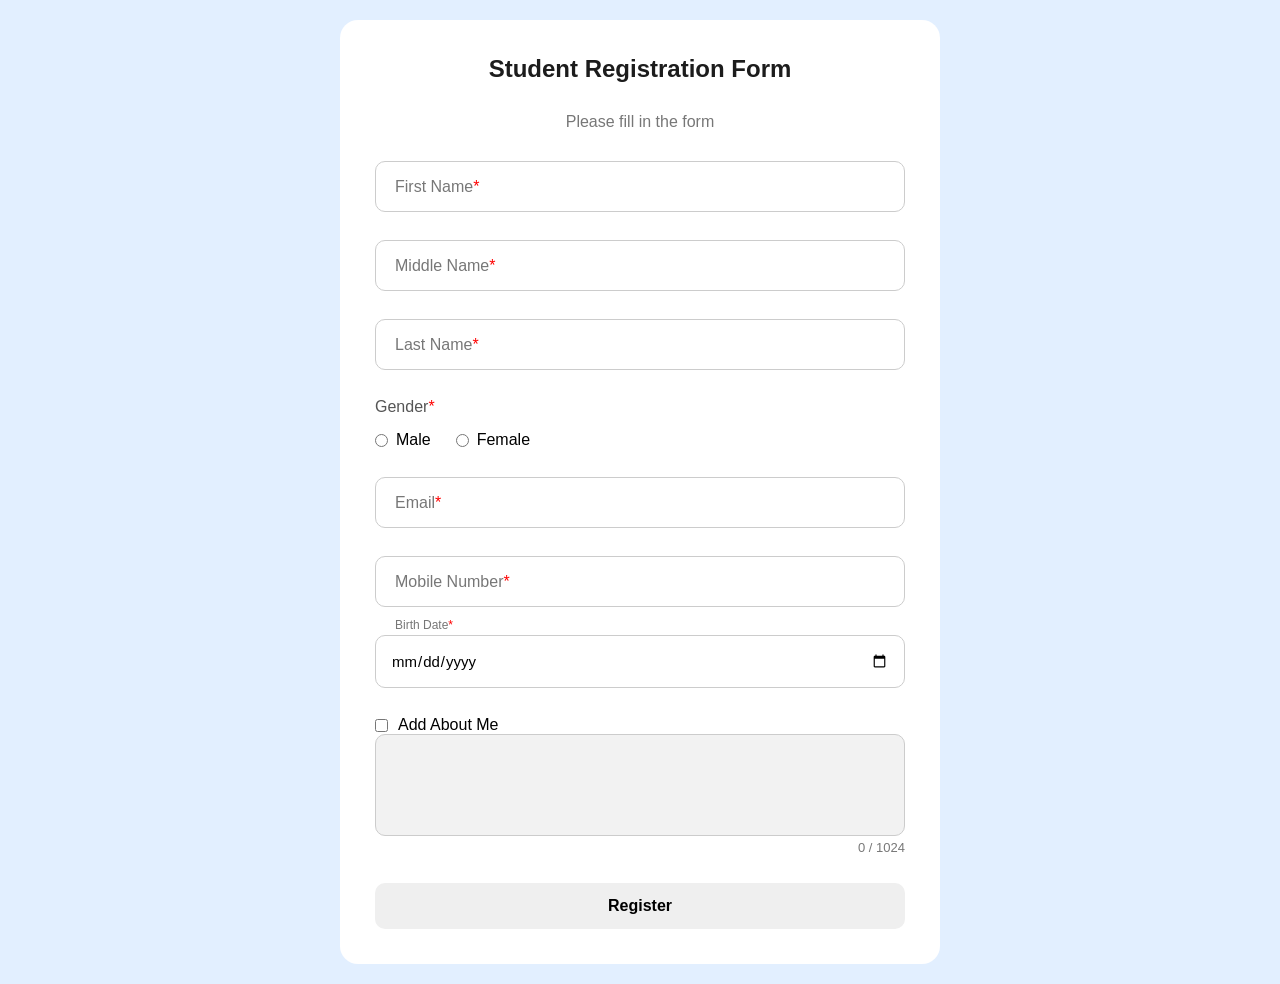
==== student-form.html @ e4f5119c "UI Implementation of form is completed" ====
<!DOCTYPE html>
<html lang="en">
<head>
    <meta charset="UTF-8">
    <meta name="viewport" content="width=device-width, initial-scale=1.0">
    <title>Student Form</title>

    <link rel="stylesheet" href="css/student-form.css">
</head>
<body>

    <div class="container">
        <div class="card">
            <h2>Student Registration Form</h2>
            <p>Please fill in the form</p>
            <form id="student-form">
                <div class="input-group">
                    <input type="text" id="firstName" autocomplete="off" placeholder=" " required>
                    <label for="firstName">First Name<span>*</span></label>

                    <small class="error" id="firstNameError"></small>
                </div>

                <div class="input-group">
                    <input type="text" id="middleName"  autocomplete="off" placeholder=" " required>
                    <label for="middleName">Middle Name<span>*</span></label>

                    <small class="error" id="middleNameError"></small>
                </div>

                <div class="input-group">
                    <input type="text" id="lastName" autocomplete="off" placeholder=" " required>
                    <label for="lastName">Last Name<span>*</span></label>

                    <small class="error" id="lastNameError"></small>
                </div>

                <div class="gender-box">
        
                    <legend class="gender-title">Gender<span>*</span></legend>

                    <div class="radio-group">
                        <label class="radio-label" >
                        <input type="radio" name="gender" value="Male" >Male
                        </label>
                        <label class="radio-label">
                        <input type="radio" name="gender" value="Female">Female
                        </label>
                    </div>

                    <small class="error" id="genderError"></small>
                </div>

                <div class="input-group">
                    <input type="email" id="email" autocomplete="off" placeholder=" " required>
                    <label for="email">Email<span>*</span></label>

                    <small class="error" id="emailError" ></small>
                </div>

                <div class="input-group">
                    <input type="tel" id="mobile" autocomplete="off" placeholder=" " required>
                    <label for="mobile">Mobile Number<span>*</span></label>

                    <small class="error" id="mobileError"></small>
                </div>

                <div class="input-group">
                    <input type="date" id="birthDate" autocomplete="off" placeholder=" " required>
                    <label class="date-label" for="birthDate">Birth Date<span>*</span></label>

                    <small class="error" id="birthDateError"></small>
                </div>

                <div class="about-toggle">
                <label class="checkbox-label">
                    <input type="checkbox" id="enableAboutMe">
                    Add About Me
                </label>

                <div class="input-group">    
                    <textarea id="aboutMe" rows="4" maxlength="1024" placeholder=" " disabled></textarea>
                    <label for="aboutMe"></label>

                    <div class="about-footer">

                    <small class="error" id="aboutError"></small>
                    <small id="characterCount">0 / 1024</small>
                </div>
            </div>
                </div>

                <button type="submit" class="submit-btn">Register</button>
        </form>

        </div>
    </div>
    
</body>
</html>
---- css/student-form.css ----
* {
    margin: 0;
    padding: 0;
    box-sizing: border-box;
    font-family: 'Inter', sans-serif;
}

.container {
    width: 100%;
    display: flex;
    justify-content: center;
    background: #e2efff;
}

.card {
    width: 100%;
    max-width: 600px;
    margin: 20px 0px;
    background-color: #fff;
    padding: 35px;
    border-radius: 18px;
}

.card h2 {
    text-align: center;
    color: #1c1c1c;
    margin-bottom: 30px;
}

.card p {
    text-align: center;
    color: #777;
    margin-bottom: 30px;
}

@media screen and (max-width: 767px) {
    .card {
        margin: 10px;
    }
}

/*--------------------*/
/*------- FORM -------*/
/*--------------------*/

.input-group {
    position: relative;
    width: 100%;
    margin-bottom: 28px;
}


.input-group input,
.input-group textarea {
    width: 100%;
    padding: 16px 15px;
    border: 1px solid #ccc;
    border-radius: 10px;
    outline: none;
    font-size: 15px;
    background: transparent;
    transition: 0.3s;
    resize: none;
}

.input-group input:focus,
.input-group textarea:focus {
    border-color: #000;
}

.input-group label {
    position: absolute;
    left: 15px;
    top: 50%;
    transform: translateY(-50%);
    background: #fff;
    padding: 0 5px;
    color: #777;
    transition: 0.25s;
    pointer-events: none;
}


.input-group input:focus + label,
.input-group textarea:focus + label {
    top: 0px;
    font-size: 12px;
    color: #000;
}

.date-label {
    top: -10px !important;
    font-size: 12px;
    color:#000;
}


.gender-box {
    margin-bottom: 28px;
}

.gender-title {
    font-weight: 500;
    color: #555;
}

.gender-title span {
    color: red;
}

.radio-group {
    display: flex;
    gap: 25px;
    margin-top: 15px;
}

.radio-group label {
    display: flex;
    align-items: center;
    gap: 8px;
    cursor: pointer;
}

.about-toggle {
    margin-bottom: 28px;

}

.about-toggle label {
    display: flex;
    align-items: center;
    gap: 10px;
    cursor: pointer;
    font-weight: 500;
}

textarea:disabled {
    background: #f2f2f2;
    cursor: not-allowed;
}

.about-footer {
    display: flex;
    justify-content: space-between;
    align-items: center;

}

#characterCount {
    color:#777;
    font-size: 13px;
}

.submit-btn {
    width: 100%;
    padding: 14px;
    border: none;
    border-radius: 10px;
    font-size: 16px;
    font-weight: 600;
    cursor: pointer;
    transition: 0.3s;
}

input:focus,
textarea:focus {
    box-shadow: 0 0 0 3px rgba(108, 76, 241, .12);
}

/*------REQUIRED------*/

span {
    color: red;
}

/*------- ERROR ------*/

.error {
    display: block;
    color: #dc2626;
    margin-top: 6px;
    font-size: 13px;
}
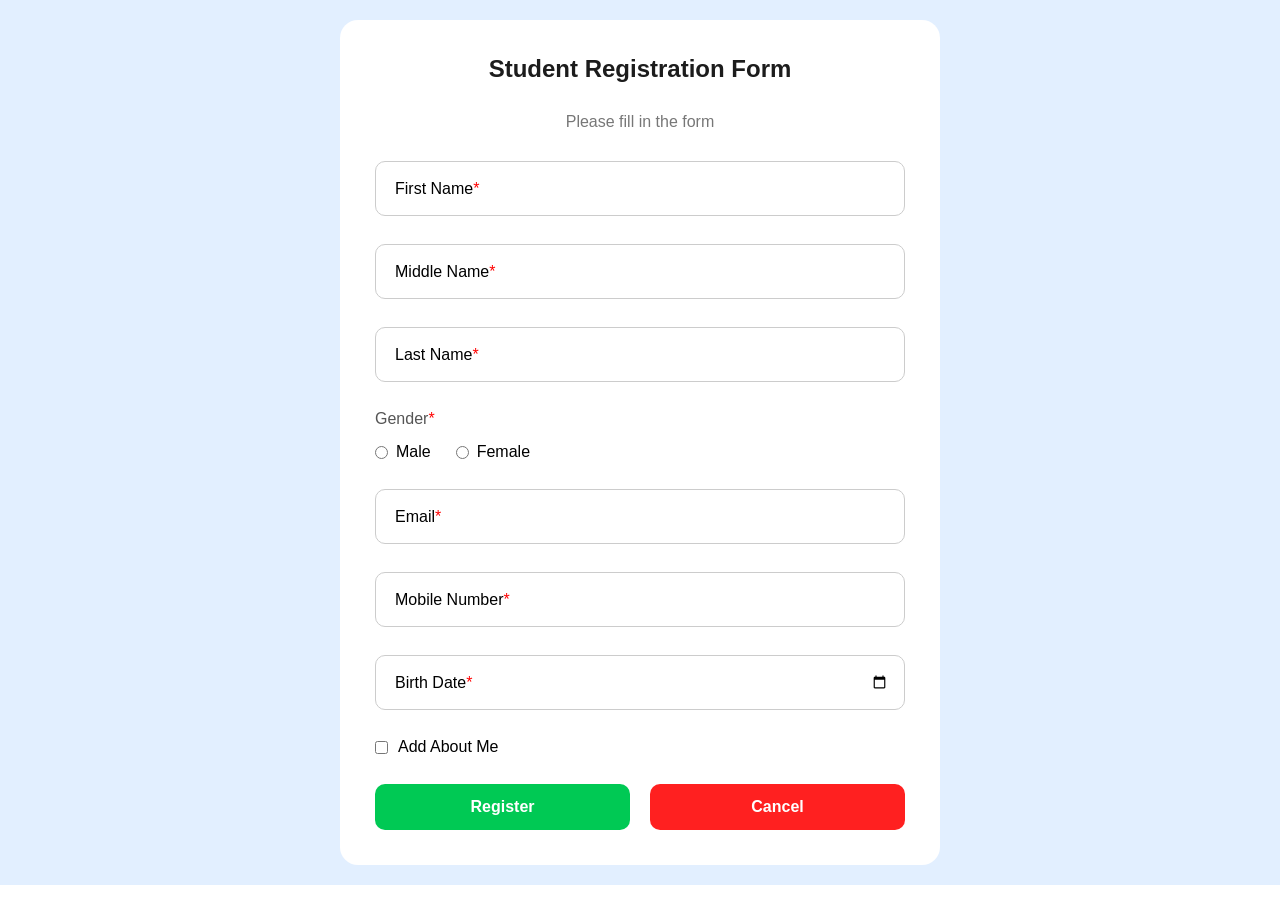
==== commit 5d98b1e5: "Implemented Form Validation functionality, Added Cancel Button, Automatic Name Validation" ====
--- a/student-form.html
+++ b/student-form.html
@@ -41,10 +41,10 @@
 
                     <div class="radio-group">
                         <label class="radio-label" >
-                        <input type="radio" name="gender" value="Male" >Male
+                        <input type="radio" id="male" name="gender" value="Male" >Male
                         </label>
                         <label class="radio-label">
-                        <input type="radio" name="gender" value="Female">Female
+                        <input type="radio" id="female" name="gender" value="Female">Female
                         </label>
                     </div>
 
@@ -78,23 +78,29 @@
                     Add About Me
                 </label>
 
-                <div class="input-group">    
-                    <textarea id="aboutMe" rows="4" maxlength="1024" placeholder=" " disabled></textarea>
+                <div class="input-group aboutCheck">    
+                    <div id="aboutSection">
+                    <textarea id="aboutMe" rows="8" maxlength="1024" placeholder=" "></textarea>
                     <label for="aboutMe"></label>
-
+                    
                     <div class="about-footer">
-
-                    <small class="error" id="aboutError"></small>
-                    <small id="characterCount">0 / 1024</small>
+                        
+                        <small class="error" id="aboutError"></small>
+                        <small id="characterCount">0 / 1024</small>
+                    </div>
                 </div>
             </div>
                 </div>
-
+                <div class="button-group">
                 <button type="submit" class="submit-btn">Register</button>
+                <button type="reset" class="cancel-btn">Cancel</button>
+                </div>
         </form>
 
         </div>
     </div>
+
+    <script src="js/student-form.js"></script>
     
 </body>
 </html>
--- a/css/student-form.css
+++ b/css/student-form.css
@@ -53,6 +53,7 @@
 .input-group input,
 .input-group textarea {
     width: 100%;
+    height: 55px;
     padding: 16px 15px;
     border: 1px solid #ccc;
     border-radius: 10px;
@@ -75,23 +76,26 @@
     transform: translateY(-50%);
     background: #fff;
     padding: 0 5px;
-    color: #777;
     transition: 0.25s;
     pointer-events: none;
 }
 
 
 .input-group input:focus + label,
-.input-group textarea:focus + label {
+.input-group textarea:focus + label,
+.input-group input.active + label,
+.input-group textarea.active + label {
     top: 0px;
+    transform: translateY(-50%);
     font-size: 12px;
     color: #000;
 }
 
-.date-label {
-    top: -10px !important;
+#birthDate:focus + label,
+#birthDate.active + label {
+    top: 0;
+    transform: translateY(-50%);
     font-size: 12px;
-    color:#000;
 }
 
 
@@ -149,6 +153,12 @@
 #characterCount {
     color:#777;
     font-size: 13px;
+}
+
+.button-group {
+    display: flex;
+    justify-content: space-between;
+    gap: 20px;
 }
 
 .submit-btn {
@@ -160,6 +170,21 @@
     font-weight: 600;
     cursor: pointer;
     transition: 0.3s;
+    background-color: #00c954;
+    color: #fff;
+}
+
+.cancel-btn {
+    width: 100%;
+    padding: 14px;
+    border: none;
+    border-radius: 10px;
+    font-size: 16px;
+    font-weight: 600;
+    cursor: pointer;
+    transition: 0.3s;
+    background-color: #ff2020;
+    color: #fff;
 }
 
 input:focus,
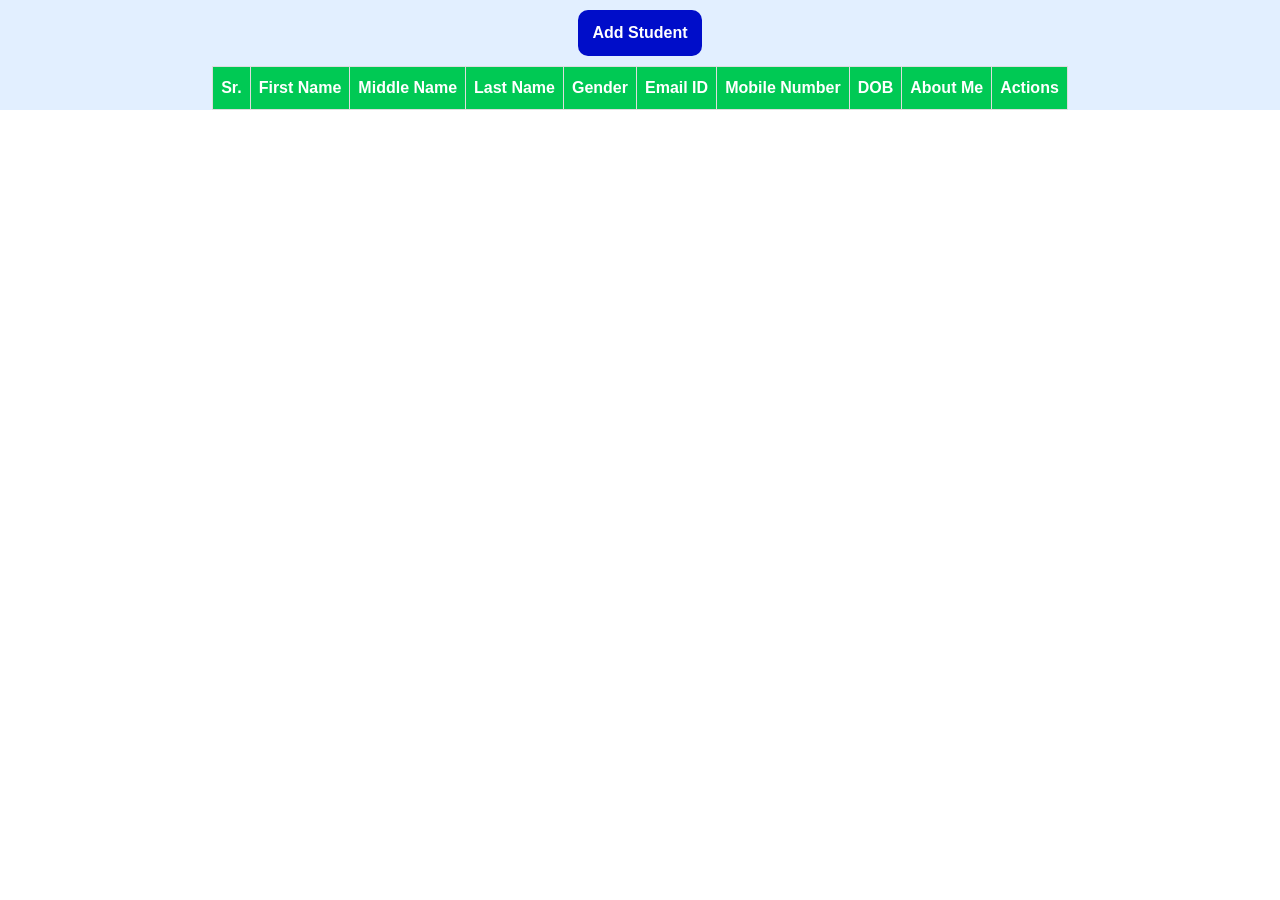
==== commit 01819abd: "CRUD Operations implemented" ====
--- a/student-form.html
+++ b/student-form.html
@@ -7,29 +7,29 @@
 
     <link rel="stylesheet" href="css/student-form.css">
 </head>
-<body>
+<body onclick="readAll()">
 
     <div class="container">
-        <div class="card">
+        <div class="form-container">
             <h2>Student Registration Form</h2>
             <p>Please fill in the form</p>
             <form id="student-form">
                 <div class="input-group">
-                    <input type="text" id="firstName" autocomplete="off" placeholder=" " required>
+                    <input type="text" id="firstName" autocomplete="off" placeholder=" ">
                     <label for="firstName">First Name<span>*</span></label>
 
                     <small class="error" id="firstNameError"></small>
                 </div>
 
                 <div class="input-group">
-                    <input type="text" id="middleName"  autocomplete="off" placeholder=" " required>
+                    <input type="text" id="middleName"  autocomplete="off" placeholder=" " >
                     <label for="middleName">Middle Name<span>*</span></label>
 
                     <small class="error" id="middleNameError"></small>
                 </div>
 
                 <div class="input-group">
-                    <input type="text" id="lastName" autocomplete="off" placeholder=" " required>
+                    <input type="text" id="lastName" autocomplete="off" placeholder=" " >
                     <label for="lastName">Last Name<span>*</span></label>
 
                     <small class="error" id="lastNameError"></small>
@@ -52,21 +52,21 @@
                 </div>
 
                 <div class="input-group">
-                    <input type="email" id="email" autocomplete="off" placeholder=" " required>
+                    <input type="email" id="email" autocomplete="off" placeholder=" ">
                     <label for="email">Email<span>*</span></label>
 
                     <small class="error" id="emailError" ></small>
                 </div>
 
                 <div class="input-group">
-                    <input type="tel" id="mobile" autocomplete="off" placeholder=" " required>
+                    <input type="tel" id="mobile" autocomplete="off" placeholder=" " maxlength="10" pattern="[0-9]{10}" >
                     <label for="mobile">Mobile Number<span>*</span></label>
 
                     <small class="error" id="mobileError"></small>
                 </div>
 
                 <div class="input-group">
-                    <input type="date" id="birthDate" autocomplete="off" placeholder=" " required>
+                    <input type="date" id="birthDate" autocomplete="off" placeholder=" " >
                     <label class="date-label" for="birthDate">Birth Date<span>*</span></label>
 
                     <small class="error" id="birthDateError"></small>
@@ -96,7 +96,29 @@
                 <button type="reset" class="cancel-btn">Cancel</button>
                 </div>
         </form>
+    </div>
+        <div class="add-button">
+        <button class="add-btn" onclick="create()">Add Student</button>
+        </div>
 
+        <div class="table-container">
+            <table>
+                <thead>
+                    <th>Sr.</th>
+                    <th>First Name</th>
+                    <th>Middle Name</th>
+                    <th>Last Name</th>
+                    <th>Gender</th>
+                    <th>Email ID</th>
+                    <th>Mobile Number</th>
+                    <th>DOB</th>
+                    <th>About Me</th>
+                    <th>Actions</th>
+                </thead>
+                <tbody class="data-table">
+
+                </tbody>
+            </table>
         </div>
     </div>
 
--- a/css/student-form.css
+++ b/css/student-form.css
@@ -8,11 +8,14 @@
 .container {
     width: 100%;
     display: flex;
+    flex-direction: column;
+    align-items: center;
     justify-content: center;
     background: #e2efff;
 }
 
-.card {
+.form-container {
+    display: none;
     width: 100%;
     max-width: 600px;
     margin: 20px 0px;
@@ -21,13 +24,13 @@
     border-radius: 18px;
 }
 
-.card h2 {
+.form-container h2 {
     text-align: center;
     color: #1c1c1c;
     margin-bottom: 30px;
 }
 
-.card p {
+.form-container p {
     text-align: center;
     color: #777;
     margin-bottom: 30px;
@@ -205,4 +208,44 @@
     color: #dc2626;
     margin-top: 6px;
     font-size: 13px;
+}
+
+.add-btn {
+    width: 100%;
+    padding: 14px;
+    border: none;
+    border-radius: 10px;
+    font-size: 16px;
+    font-weight: 600;
+    cursor: pointer;
+    transition: 0.3s;
+    background-color: #000dc9;
+    color: #fff;
+}
+
+.add-button {
+    padding: 10px 10px;
+}
+
+table {
+  border-collapse: collapse;
+  width: 100%;
+  
+}
+
+td, th {
+  border: 1px solid #ddd;
+  padding: 8px;
+}
+
+tr:nth-child(even){background-color: #f2f2f2;}
+
+tr:hover {background-color: #ddd;}
+
+th {
+  padding-top: 12px;
+  padding-bottom: 12px;
+  text-align: left;
+  background-color: #00C954;
+  color: white;
 }
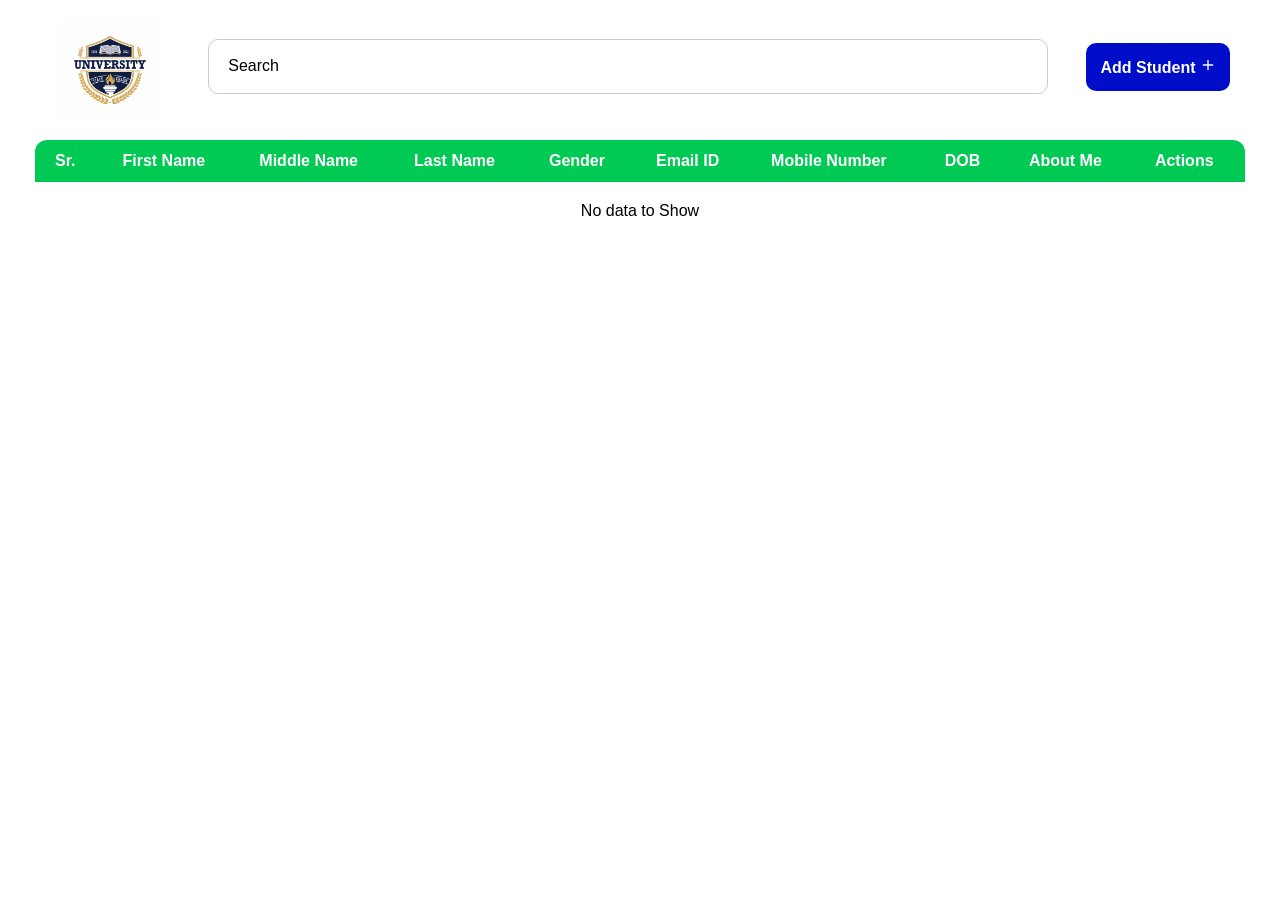
==== commit 8411ea64: "Search, Pagination, Sorting, ID implemented" ====
--- a/student-form.html
+++ b/student-form.html
@@ -97,21 +97,30 @@
                 </div>
         </form>
     </div>
+        <div class="search-flex">
+            <img src="./icons/logo.jpg" class="logo-sms" />
+            <div class="search-box input-group">
+                <input type="text"  id="search" placeholder=" " onkeyup="searchStudent()" >
+                <label for="search">Search</label>
+            </div>
         <div class="add-button">
-        <button class="add-btn" onclick="create()">Add Student</button>
+        <button class="add-btn" onclick="create()"><span>Add Student</span> <svg xmlns="http://w3.org" viewBox="0 0 24 24" width="16" height="16" fill="currentColor">
+  <path d="M19 11h-6V5c0-.6-.4-1-1-1s-1 .4-1 1v6H5c-.6 0-1 .4-1 1s.4 1 1 1h6v6c0 .6.4 1 1 1s1-.4 1-1v-6h6c.6 0 1-.4 1-1s-.4-1-1-1z"/>
+</svg></button>
+        </div>
         </div>
 
         <div class="table-container">
             <table>
                 <thead>
                     <th>Sr.</th>
-                    <th>First Name</th>
+                    <th id="firstNameHeader" onclick="sortTable('firstName', this)">First Name</th>
                     <th>Middle Name</th>
-                    <th>Last Name</th>
-                    <th>Gender</th>
-                    <th>Email ID</th>
-                    <th>Mobile Number</th>
-                    <th>DOB</th>
+                    <th id="lastNameHeader" onclick="sortTable('lastName', this)">Last Name</th>
+                    <th id="genderHeader" onclick="sortTable('gender', this)">Gender</th>
+                    <th id="emailHeader" onclick="sortTable('email', this)">Email ID</th>
+                    <th id="mobileHeader" onclick="sortTable('mobile', this)">Mobile Number</th>
+                    <th id="birthDateHeader" onclick="sortTable('birthDate', this)">DOB</th>
                     <th>About Me</th>
                     <th>Actions</th>
                 </thead>
@@ -119,6 +128,22 @@
 
                 </tbody>
             </table>
+            <div id="pagination"></div>
+        </div>
+    </div>
+
+    <div id="confirmModal" class="modal">
+        <div class="modal-content">
+            <h3 id="modalTitle">Confirmation</h3>
+
+            <p id="modalMessage">
+                Are you Sure?
+            </p>
+
+            <div class="modal-button">
+                <button id="yesBtn">Yes</button>
+                <button id="noBtn">No</button>
+            </div>
         </div>
     </div>
 
--- a/css/student-form.css
+++ b/css/student-form.css
@@ -11,7 +11,6 @@
     flex-direction: column;
     align-items: center;
     justify-content: center;
-    background: #e2efff;
 }
 
 .form-container {
@@ -197,9 +196,7 @@
 
 /*------REQUIRED------*/
 
-span {
-    color: red;
-}
+
 
 /*------- ERROR ------*/
 
@@ -224,7 +221,16 @@
 }
 
 .add-button {
-    padding: 10px 10px;
+    padding: 5px 10px;
+    height: 55px;
+    margin-bottom: 30px;
+}
+
+.table-container {
+    overflow-x: auto;
+    width: 100%;
+    border-radius: 18px;
+    padding: 0px 35px;
 }
 
 table {
@@ -233,9 +239,16 @@
   
 }
 
+table th:first-child {
+  border-top-left-radius: 12px;
+}
+
+table th:last-child  {
+  border-top-right-radius: 12px;
+}
+
 td, th {
-  border: 1px solid #ddd;
-  padding: 8px;
+  padding: 20px;
 }
 
 tr:nth-child(even){background-color: #f2f2f2;}
@@ -248,4 +261,236 @@
   text-align: left;
   background-color: #00C954;
   color: white;
-}+  cursor: pointer;
+  user-select: none;
+}
+
+.search-flex {
+    padding: 0px 40px;
+    width: 100%;
+    display: flex;
+    justify-content: space-between;
+    align-items: center;
+    margin-top: 20px;
+
+}
+
+.search-box {
+    width: 70%;
+}
+
+@media screen and (max-width: 767px) {
+    .search-box {
+        width: 70%;
+    }
+
+    .logo-sms {
+        width: 50px !important;
+        height: 50px !important;
+        margin: 0px 20px;
+        margin-bottom: 20px;
+    }
+
+    .add-btn {
+    width: 100%;
+    padding: 14px;
+    border: none;
+    border-radius: 10px;
+    font-size: 12px;
+    font-weight: 600;
+    cursor: pointer;
+    transition: 0.3s;
+    background-color: #000dc9;
+    color: #fff;
+    }
+
+    .add-btn span {
+        display: none;
+    }
+
+    .search-flex {
+        padding: 0px;
+    }
+
+}
+
+@media screen and (max-width: 1023px) {
+    .search-box {
+        width: 400px;
+    }
+}
+
+
+
+#pagination{
+    display:flex;
+    justify-content:center;
+    align-items:center;
+    gap:8px;
+    margin:20px 0;
+}
+
+#pagination button{
+    padding:8px 14px;
+    border:none;
+    border-radius:6px;
+    background:#28a745;
+    color:white;
+    cursor:pointer;
+}
+
+#pagination button:hover:not(:disabled){
+    background:#218838;
+}
+
+#pagination button:disabled{
+    background:#bdbdbd;
+    cursor:not-allowed;
+}
+
+.edit {
+    width: 100%;
+    padding: 6px 1px;
+    border: none;
+    border-radius: 10px;
+    font-size: 16px;
+    font-weight: 600;
+    cursor: pointer;
+    transition: 0.3s;
+    background-color: #000dc9;
+    color: #fff;
+}
+
+.delete {
+    width: 100%;
+    margin-top: 2px;
+    padding: 6px 1px;
+    border: none;
+    border-radius: 10px;
+    font-size: 16px;
+    font-weight: 600;
+    cursor: pointer;
+    transition: 0.3s;
+    background-color: #c90000;
+    color: #fff;
+}
+
+@media screen and (max-width: 767px) {
+    .edit span {
+        display: none;
+}
+
+.delete span{
+        display: none;
+}
+}
+
+@media screen and (max-width: 1023px) {
+    .edit span {
+        display: none;
+}
+
+.delete span{
+        display: none;
+}
+}
+
+.table-icons {
+    width: 15px;
+    height: 15px;
+    color: #fff;
+}
+
+.about-css {
+    word-break: break-all;
+    overflow-y: scroll;
+    height: 50px;
+    
+}
+
+.about-css::-webkit-scrollbar{
+    display: none;
+}
+
+.logo-sms {
+    width: 100px;
+    height: 100px;
+    margin: 0px 20px;
+    margin-bottom: 20px;
+}
+
+/*-----MODAL------*/
+
+.modal {
+    display: none;
+    position: fixed;
+    left: 0;;
+    top: 0;
+    width: 100%;
+    height: 100%;
+    background: #9c9c9c;
+    justify-content: center;
+    align-items: center;
+    z-index: 1000;
+}
+
+.modal-content {
+    background: #fff;
+    padding: 25px;
+    width: 350px;
+    border-radius: 10px;
+    text-align: center;
+
+}
+
+.modal-content h3 {
+    margin-bottom: 15px;
+
+}
+
+.modal-content p {
+    margin-bottom: 20px;
+}
+
+.modal-buttons {
+    display: flex;
+    justify-content: center;
+    gap: 15px;
+}
+
+.modal-buttons button{
+    padding: 10px 20px;
+    border: none;
+    border-radius: 5px;
+    cursor: pointer;
+}
+
+#yesBtn {
+    margin-top: 2px;
+    padding: 6px 12px;
+    border: none;
+    border-radius: 10px;
+    font-size: 16px;
+    font-weight: 600;
+    cursor: pointer;
+    transition: 0.3s;
+    background-color: #1db000;
+    color: #fff;
+}
+
+#noBtn {
+    margin-top: 2px;
+    padding: 6px 12px;
+    border: none;
+    border-radius: 10px;
+    font-size: 16px;
+    font-weight: 600;
+    cursor: pointer;
+    transition: 0.3s;
+    background-color: #c90000;
+    color: #fff;
+}
+
+.no-data {
+    text-align: center;
+}
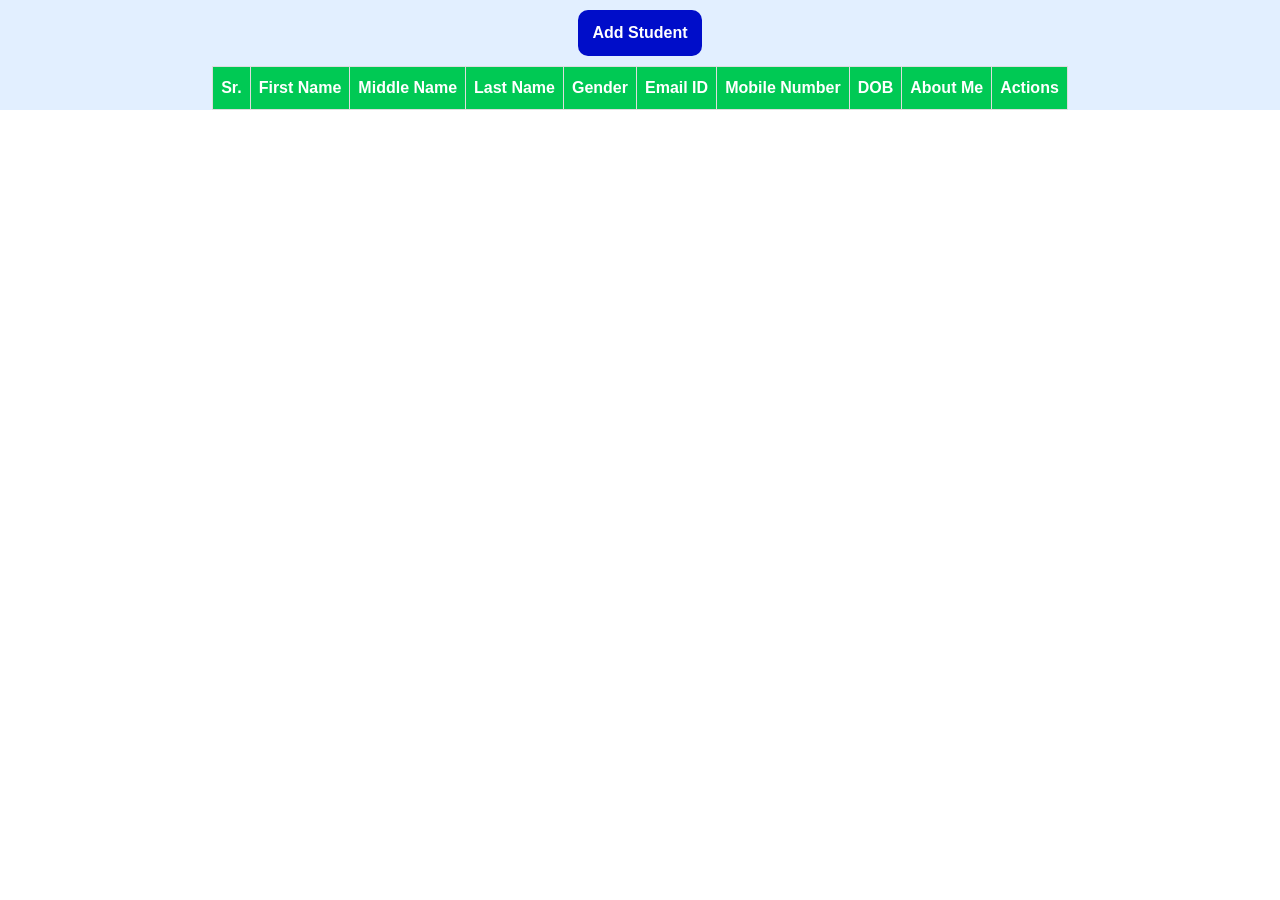
==== commit 1987d81f: "Merge pull request #8 from atharva-phadtare-iterforge/crud CRUD Operations implemented" ====
--- a/student-form.html
+++ b/student-form.html
@@ -97,30 +97,21 @@
                 </div>
         </form>
     </div>
-        <div class="search-flex">
-            <img src="./icons/logo.jpg" class="logo-sms" />
-            <div class="search-box input-group">
-                <input type="text"  id="search" placeholder=" " onkeyup="searchStudent()" >
-                <label for="search">Search</label>
-            </div>
         <div class="add-button">
-        <button class="add-btn" onclick="create()"><span>Add Student</span> <svg xmlns="http://w3.org" viewBox="0 0 24 24" width="16" height="16" fill="currentColor">
-  <path d="M19 11h-6V5c0-.6-.4-1-1-1s-1 .4-1 1v6H5c-.6 0-1 .4-1 1s.4 1 1 1h6v6c0 .6.4 1 1 1s1-.4 1-1v-6h6c.6 0 1-.4 1-1s-.4-1-1-1z"/>
-</svg></button>
-        </div>
+        <button class="add-btn" onclick="create()">Add Student</button>
         </div>
 
         <div class="table-container">
             <table>
                 <thead>
                     <th>Sr.</th>
-                    <th id="firstNameHeader" onclick="sortTable('firstName', this)">First Name</th>
+                    <th>First Name</th>
                     <th>Middle Name</th>
-                    <th id="lastNameHeader" onclick="sortTable('lastName', this)">Last Name</th>
-                    <th id="genderHeader" onclick="sortTable('gender', this)">Gender</th>
-                    <th id="emailHeader" onclick="sortTable('email', this)">Email ID</th>
-                    <th id="mobileHeader" onclick="sortTable('mobile', this)">Mobile Number</th>
-                    <th id="birthDateHeader" onclick="sortTable('birthDate', this)">DOB</th>
+                    <th>Last Name</th>
+                    <th>Gender</th>
+                    <th>Email ID</th>
+                    <th>Mobile Number</th>
+                    <th>DOB</th>
                     <th>About Me</th>
                     <th>Actions</th>
                 </thead>
@@ -128,22 +119,6 @@
 
                 </tbody>
             </table>
-            <div id="pagination"></div>
-        </div>
-    </div>
-
-    <div id="confirmModal" class="modal">
-        <div class="modal-content">
-            <h3 id="modalTitle">Confirmation</h3>
-
-            <p id="modalMessage">
-                Are you Sure?
-            </p>
-
-            <div class="modal-button">
-                <button id="yesBtn">Yes</button>
-                <button id="noBtn">No</button>
-            </div>
         </div>
     </div>
 
--- a/css/student-form.css
+++ b/css/student-form.css
@@ -11,6 +11,7 @@
     flex-direction: column;
     align-items: center;
     justify-content: center;
+    background: #e2efff;
 }
 
 .form-container {
@@ -196,7 +197,9 @@
 
 /*------REQUIRED------*/
 
-
+span {
+    color: red;
+}
 
 /*------- ERROR ------*/
 
@@ -221,16 +224,7 @@
 }
 
 .add-button {
-    padding: 5px 10px;
-    height: 55px;
-    margin-bottom: 30px;
-}
-
-.table-container {
-    overflow-x: auto;
-    width: 100%;
-    border-radius: 18px;
-    padding: 0px 35px;
+    padding: 10px 10px;
 }
 
 table {
@@ -239,16 +233,9 @@
   
 }
 
-table th:first-child {
-  border-top-left-radius: 12px;
-}
-
-table th:last-child  {
-  border-top-right-radius: 12px;
-}
-
 td, th {
-  padding: 20px;
+  border: 1px solid #ddd;
+  padding: 8px;
 }
 
 tr:nth-child(even){background-color: #f2f2f2;}
@@ -261,236 +248,4 @@
   text-align: left;
   background-color: #00C954;
   color: white;
-  cursor: pointer;
-  user-select: none;
-}
-
-.search-flex {
-    padding: 0px 40px;
-    width: 100%;
-    display: flex;
-    justify-content: space-between;
-    align-items: center;
-    margin-top: 20px;
-
-}
-
-.search-box {
-    width: 70%;
-}
-
-@media screen and (max-width: 767px) {
-    .search-box {
-        width: 70%;
-    }
-
-    .logo-sms {
-        width: 50px !important;
-        height: 50px !important;
-        margin: 0px 20px;
-        margin-bottom: 20px;
-    }
-
-    .add-btn {
-    width: 100%;
-    padding: 14px;
-    border: none;
-    border-radius: 10px;
-    font-size: 12px;
-    font-weight: 600;
-    cursor: pointer;
-    transition: 0.3s;
-    background-color: #000dc9;
-    color: #fff;
-    }
-
-    .add-btn span {
-        display: none;
-    }
-
-    .search-flex {
-        padding: 0px;
-    }
-
-}
-
-@media screen and (max-width: 1023px) {
-    .search-box {
-        width: 400px;
-    }
-}
-
-
-
-#pagination{
-    display:flex;
-    justify-content:center;
-    align-items:center;
-    gap:8px;
-    margin:20px 0;
-}
-
-#pagination button{
-    padding:8px 14px;
-    border:none;
-    border-radius:6px;
-    background:#28a745;
-    color:white;
-    cursor:pointer;
-}
-
-#pagination button:hover:not(:disabled){
-    background:#218838;
-}
-
-#pagination button:disabled{
-    background:#bdbdbd;
-    cursor:not-allowed;
-}
-
-.edit {
-    width: 100%;
-    padding: 6px 1px;
-    border: none;
-    border-radius: 10px;
-    font-size: 16px;
-    font-weight: 600;
-    cursor: pointer;
-    transition: 0.3s;
-    background-color: #000dc9;
-    color: #fff;
-}
-
-.delete {
-    width: 100%;
-    margin-top: 2px;
-    padding: 6px 1px;
-    border: none;
-    border-radius: 10px;
-    font-size: 16px;
-    font-weight: 600;
-    cursor: pointer;
-    transition: 0.3s;
-    background-color: #c90000;
-    color: #fff;
-}
-
-@media screen and (max-width: 767px) {
-    .edit span {
-        display: none;
-}
-
-.delete span{
-        display: none;
-}
-}
-
-@media screen and (max-width: 1023px) {
-    .edit span {
-        display: none;
-}
-
-.delete span{
-        display: none;
-}
-}
-
-.table-icons {
-    width: 15px;
-    height: 15px;
-    color: #fff;
-}
-
-.about-css {
-    word-break: break-all;
-    overflow-y: scroll;
-    height: 50px;
-    
-}
-
-.about-css::-webkit-scrollbar{
-    display: none;
-}
-
-.logo-sms {
-    width: 100px;
-    height: 100px;
-    margin: 0px 20px;
-    margin-bottom: 20px;
-}
-
-/*-----MODAL------*/
-
-.modal {
-    display: none;
-    position: fixed;
-    left: 0;;
-    top: 0;
-    width: 100%;
-    height: 100%;
-    background: #9c9c9c;
-    justify-content: center;
-    align-items: center;
-    z-index: 1000;
-}
-
-.modal-content {
-    background: #fff;
-    padding: 25px;
-    width: 350px;
-    border-radius: 10px;
-    text-align: center;
-
-}
-
-.modal-content h3 {
-    margin-bottom: 15px;
-
-}
-
-.modal-content p {
-    margin-bottom: 20px;
-}
-
-.modal-buttons {
-    display: flex;
-    justify-content: center;
-    gap: 15px;
-}
-
-.modal-buttons button{
-    padding: 10px 20px;
-    border: none;
-    border-radius: 5px;
-    cursor: pointer;
-}
-
-#yesBtn {
-    margin-top: 2px;
-    padding: 6px 12px;
-    border: none;
-    border-radius: 10px;
-    font-size: 16px;
-    font-weight: 600;
-    cursor: pointer;
-    transition: 0.3s;
-    background-color: #1db000;
-    color: #fff;
-}
-
-#noBtn {
-    margin-top: 2px;
-    padding: 6px 12px;
-    border: none;
-    border-radius: 10px;
-    font-size: 16px;
-    font-weight: 600;
-    cursor: pointer;
-    transition: 0.3s;
-    background-color: #c90000;
-    color: #fff;
-}
-
-.no-data {
-    text-align: center;
-}
+}
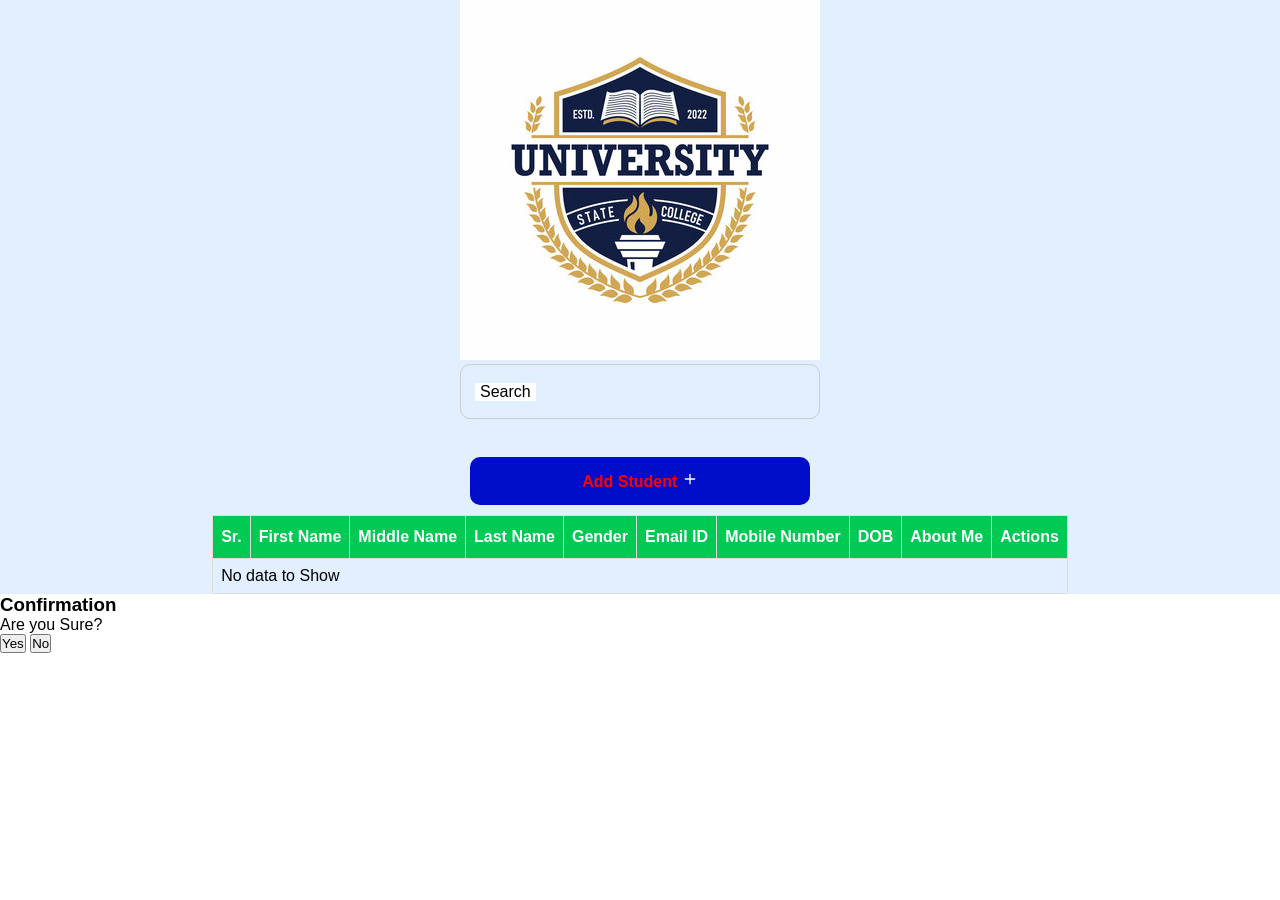
==== commit 07d603f4: "Added event listener" ====
--- a/student-form.html
+++ b/student-form.html
@@ -13,23 +13,23 @@
         <div class="form-container">
             <h2>Student Registration Form</h2>
             <p>Please fill in the form</p>
-            <form id="student-form">
+            <form id="student-form" onsubmit="submitForm(event)" onreset="resetForm()">
                 <div class="input-group">
-                    <input type="text" id="firstName" autocomplete="off" placeholder=" ">
+                    <input type="text" id="firstName" autocomplete="off" placeholder=" " onblur="validateFirstName()" oninput="capitalize(this)">
                     <label for="firstName">First Name<span>*</span></label>
 
                     <small class="error" id="firstNameError"></small>
                 </div>
 
                 <div class="input-group">
-                    <input type="text" id="middleName"  autocomplete="off" placeholder=" " >
+                    <input type="text" id="middleName"  autocomplete="off" placeholder=" " onblur="validateMiddleName()" oninput="capitalize(this)">
                     <label for="middleName">Middle Name<span>*</span></label>
 
                     <small class="error" id="middleNameError"></small>
                 </div>
 
                 <div class="input-group">
-                    <input type="text" id="lastName" autocomplete="off" placeholder=" " >
+                    <input type="text" id="lastName" autocomplete="off" placeholder=" " onblur="validateLastName()" oninput="capitalize(this)">
                     <label for="lastName">Last Name<span>*</span></label>
 
                     <small class="error" id="lastNameError"></small>
@@ -41,10 +41,10 @@
 
                     <div class="radio-group">
                         <label class="radio-label" >
-                        <input type="radio" id="male" name="gender" value="Male" >Male
+                        <input type="radio" id="male" name="gender" value="Male" onchange="validateGender()">Male
                         </label>
                         <label class="radio-label">
-                        <input type="radio" id="female" name="gender" value="Female">Female
+                        <input type="radio" id="female" name="gender" value="Female" onchange="validateGender()">Female
                         </label>
                     </div>
 
@@ -52,21 +52,21 @@
                 </div>
 
                 <div class="input-group">
-                    <input type="email" id="email" autocomplete="off" placeholder=" ">
+                    <input type="email" id="email" autocomplete="off" placeholder=" " onblur="validateEmail()" >
                     <label for="email">Email<span>*</span></label>
 
                     <small class="error" id="emailError" ></small>
                 </div>
 
                 <div class="input-group">
-                    <input type="tel" id="mobile" autocomplete="off" placeholder=" " maxlength="10" pattern="[0-9]{10}" >
+                    <input type="tel" id="mobile" autocomplete="off" placeholder=" " maxlength="10" pattern="[0-9]{10}" onblur="validateMobile()">
                     <label for="mobile">Mobile Number<span>*</span></label>
 
                     <small class="error" id="mobileError"></small>
                 </div>
 
                 <div class="input-group">
-                    <input type="date" id="birthDate" autocomplete="off" placeholder=" " >
+                    <input type="date" id="birthDate" autocomplete="off" placeholder=" " onchange="validateBirthDate()">
                     <label class="date-label" for="birthDate">Birth Date<span>*</span></label>
 
                     <small class="error" id="birthDateError"></small>
@@ -74,13 +74,13 @@
 
                 <div class="about-toggle">
                 <label class="checkbox-label">
-                    <input type="checkbox" id="enableAboutMe">
+                    <input type="checkbox" id="enableAboutMe" onchange="toggleAboutSection()" >
                     Add About Me
                 </label>
 
                 <div class="input-group aboutCheck">    
                     <div id="aboutSection">
-                    <textarea id="aboutMe" rows="8" maxlength="1024" placeholder=" "></textarea>
+                    <textarea id="aboutMe" rows="8" maxlength="1024" placeholder=" "onblur="validateAboutMe()" oninput="updateCharacterCount()"></textarea>
                     <label for="aboutMe"></label>
                     
                     <div class="about-footer">
@@ -97,21 +97,30 @@
                 </div>
         </form>
     </div>
+        <div class="search-flex">
+            <img src="./icons/logo.jpg" class="logo-sms" />
+            <div class="search-box input-group">
+                <input type="text"  id="search" placeholder=" " onkeyup="searchStudent()" >
+                <label for="search">Search</label>
+            </div>
         <div class="add-button">
-        <button class="add-btn" onclick="create()">Add Student</button>
+        <button class="add-btn" onclick="create()"><span>Add Student</span> <svg xmlns="http://w3.org" viewBox="0 0 24 24" width="16" height="16" fill="currentColor">
+  <path d="M19 11h-6V5c0-.6-.4-1-1-1s-1 .4-1 1v6H5c-.6 0-1 .4-1 1s.4 1 1 1h6v6c0 .6.4 1 1 1s1-.4 1-1v-6h6c.6 0 1-.4 1-1s-.4-1-1-1z"/>
+</svg></button>
+        </div>
         </div>
 
         <div class="table-container">
             <table>
                 <thead>
                     <th>Sr.</th>
-                    <th>First Name</th>
+                    <th id="firstNameHeader" onclick="sortTable('firstName', this)">First Name</th>
                     <th>Middle Name</th>
-                    <th>Last Name</th>
-                    <th>Gender</th>
-                    <th>Email ID</th>
-                    <th>Mobile Number</th>
-                    <th>DOB</th>
+                    <th id="lastNameHeader" onclick="sortTable('lastName', this)">Last Name</th>
+                    <th id="genderHeader" onclick="sortTable('gender', this)">Gender</th>
+                    <th id="emailHeader" onclick="sortTable('email', this)">Email ID</th>
+                    <th id="mobileHeader" onclick="sortTable('mobile', this)">Mobile Number</th>
+                    <th id="birthDateHeader" onclick="sortTable('birthDate', this)">DOB</th>
                     <th>About Me</th>
                     <th>Actions</th>
                 </thead>
@@ -119,6 +128,22 @@
 
                 </tbody>
             </table>
+            <div id="pagination"></div>
+        </div>
+    </div>
+
+    <div id="confirmModal" class="modal">
+        <div class="modal-content">
+            <h3 id="modalTitle">Confirmation</h3>
+
+            <p id="modalMessage">
+                Are you Sure?
+            </p>
+
+            <div class="modal-button">
+                <button id="yesBtn">Yes</button>
+                <button id="noBtn">No</button>
+            </div>
         </div>
     </div>
 
